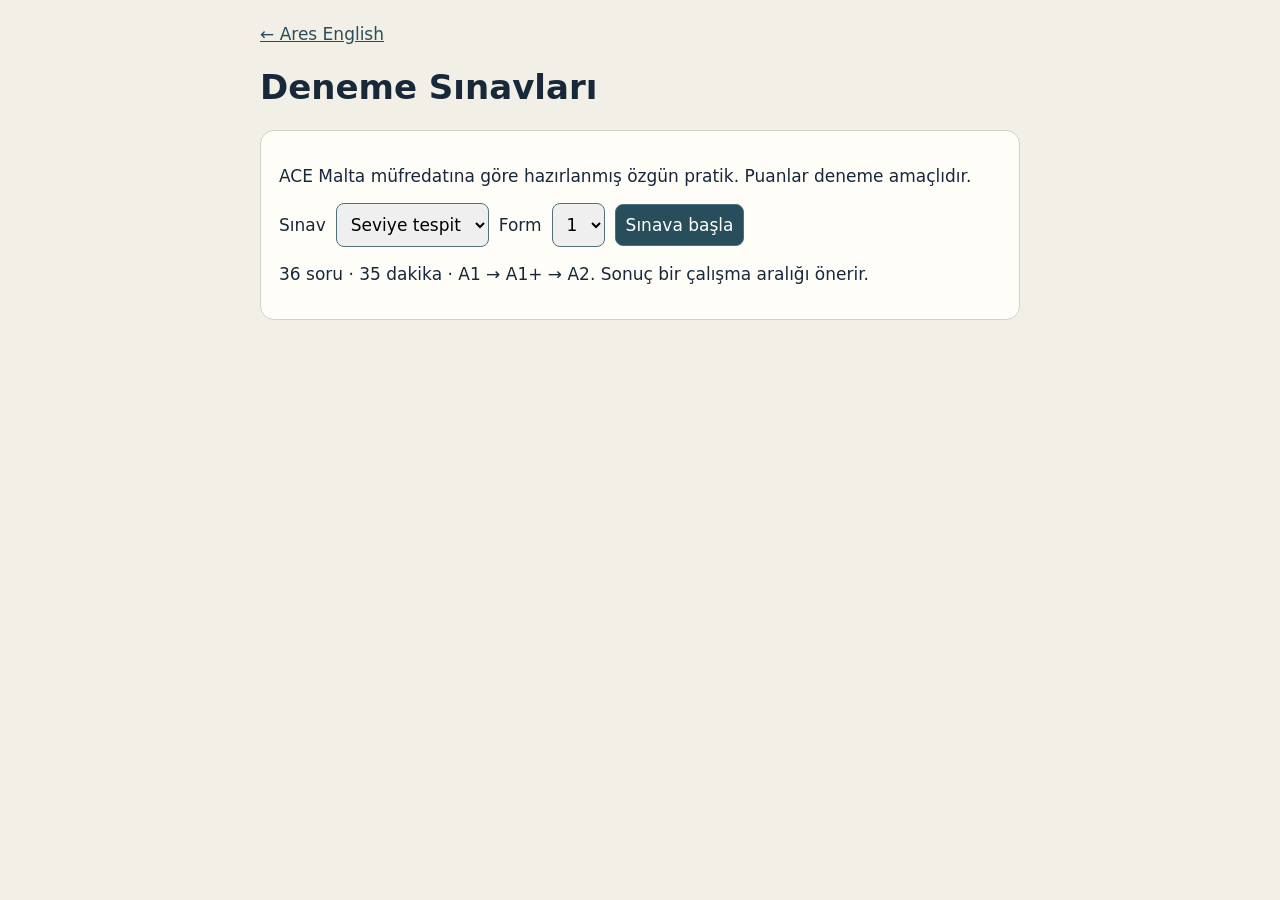
==== ace-exams.html @ 601be84b "Add files via upload" ====
<!doctype html><html lang="tr"><meta charset="utf-8"><meta name="viewport" content="width=device-width,initial-scale=1"><title>Ares · Deneme Sınavları</title>
<style>
body{font:17px system-ui;background:#f2efe6;color:#17283a;margin:0}main{max-width:760px;margin:auto;padding:24px}section,fieldset{background:#fffdf8;border:1px solid #d5d0c2;border-radius:14px;padding:18px;margin:16px 0}button,select,textarea{font:inherit;padding:10px;border:1px solid #50717b;border-radius:8px}button{background:#294e5b;color:white;cursor:pointer}button:disabled{opacity:.45}label.option{display:block;padding:9px;cursor:pointer}textarea{display:block;width:100%;box-sizing:border-box;margin-top:8px}a{color:#294e5b}.row{display:flex;align-items:center;gap:10px;flex-wrap:wrap}.tabs{display:flex;gap:5px;flex-wrap:wrap}.tabs button{padding:7px;min-width:40px}.tabs button.answered{background:#496a48}.tabs button[aria-current=true]{outline:3px solid #b76d30}#clock{font-variant-numeric:tabular-nums}.reading{padding:12px;background:#ede9dc;border-radius:6px}
</style><main><a href="./index.html">← Ares English</a><h1>Deneme Sınavları</h1>
<section id="setup"><p>ACE Malta müfredatına göre hazırlanmış özgün pratik. Puanlar deneme amaçlıdır.</p>
<div class="row"><label for="mode">Sınav</label><select id="mode"><option value="placement">Seviye tespit</option><option>A1</option><option>A1+</option><option>A2</option></select>
<label for="form">Form</label><select id="form"><option>1</option><option>2</option></select><button id="start">Sınava başla</button></div><p id="description"></p></section>
<section id="exam" hidden><div class="row"><strong id="progress"></strong><strong id="clock" role="timer"></strong></div><div id="question"></div><div class="row"><button id="prev">Geri</button><button id="next">İleri</button><button id="finish">Sınavı bitir</button></div><p class="tabs" id="jump" aria-label="Soru seç"></p></section>
<section id="results" hidden aria-live="polite"></section>
<script>
const bank = {"A1": [{"unit": 1, "stem": "I ___ from Türkiye.", "options": ["am", "is", "are", "be"], "reason": "I ile am kullanılır.", "level": "A1"}, {"unit": 1, "stem": "“What’s your job?” “I’m a ___.”", "options": ["teacher", "Turkish", "Tuesday", "twenty"], "reason": "Teacher bir meslek adıdır.", "level": "A1"}, {"unit": 2, "stem": "Leo and Mia are in a band. ___ band plays on Fridays.", "options": ["Their", "Our", "Her", "His"], "reason": "Their iki kişiye ait bir şeyi belirtir.", "level": "A1"}, {"unit": 2, "stem": "“___ are they from?” “Brazil.”", "options": ["Where", "Who", "When", "How old"], "reason": "Ülke veya yer sormak için where kullanılır.", "level": "A1"}, {"unit": 3, "stem": "My sister ___ got brown eyes.", "options": ["has", "have", "is", "are"], "reason": "My sister üçüncü tekil kişidir: has got.", "level": "A1"}, {"unit": 3, "stem": "Look at ___ shoes here next to me.", "options": ["these", "that", "this", "it"], "reason": "Yakındaki çoğul nesneler için these kullanılır.", "level": "A1"}, {"unit": 4, "stem": "Ella ___ work at eight every day.", "options": ["starts", "start", "starting", "is start"], "reason": "Present simple’da üçüncü tekil kişi -s alır.", "level": "A1"}, {"unit": 4, "stem": "Our class starts ___ half past nine.", "options": ["at", "on", "in", "from to"], "reason": "Saatten önce at kullanılır.", "level": "A1"}, {"unit": 5, "stem": "I need a ___ of water, please.", "options": ["bottle", "slice", "piece", "loaf"], "reason": "Su şişesi a bottle of water olur.", "level": "A1"}, {"unit": 5, "stem": "You are ready to order in a café. What do you say?", "options": ["Can I have a tea, please?", "Where is my ticket?", "What’s your address?", "How old are you?"], "reason": "Can I have…? sipariş vermek için kullanılır.", "level": "A1"}, {"unit": 6, "stem": "There ___ two chairs next to the window.", "options": ["are", "is", "be", "has"], "reason": "Çoğul isimden önce there are kullanılır.", "level": "A1"}, {"unit": 6, "stem": "I keep my milk in the ___.", "options": ["fridge", "sofa", "wardrobe", "mirror"], "reason": "Sütü soğuk tutan eşya fridge.", "level": "A1"}, {"unit": 7, "stem": "My brother can ___ very well.", "options": ["swim", "swims", "swimming", "to swim"], "reason": "Can’den sonra fiilin yalın hali gelir.", "level": "A1"}, {"unit": 7, "stem": "“Can you play the piano?” “Yes, ___.”", "options": ["I can", "I am", "I do", "I play"], "reason": "Can sorusunun kısa yanıtı Yes, I can.", "level": "A1"}, {"unit": 8, "stem": "Please be quiet. I ___ on the phone.", "options": ["am talking", "talked", "talk", "am talk"], "reason": "Şu anda süren iş için am talking.", "level": "A1"}, {"unit": 8, "stem": "Look! It ___ outside.", "options": ["’s raining", "rain", "rained", "is rain"], "reason": "Look, şu anda gerçekleşen bir duruma işaret ediyor.", "level": "A1"}, {"unit": 9, "stem": "We ___ at home yesterday evening.", "options": ["were", "are", "was", "be"], "reason": "We ile geçmiş zamanda were kullanılır.", "level": "A1"}, {"unit": 9, "stem": "I ___ my aunt last Sunday.", "options": ["visited", "visit", "visiting", "am visit"], "reason": "Last Sunday bitmiş bir zamanı belirtir.", "level": "A1"}, {"unit": 10, "stem": "When ___ the film start yesterday?", "options": ["did", "does", "was", "is"], "reason": "Past simple sorusunda did ve yalın fiil kullanılır.", "level": "A1"}, {"unit": 10, "stem": "They ___ the bus to work yesterday.", "options": ["took", "take", "takes", "taking"], "reason": "Take fiilinin geçmiş hali took.", "level": "A1"}, {"unit": 11, "stem": "“Let’s go to the cinema.” “___”", "options": ["Good idea.", "At my house.", "It’s seven.", "She’s my sister."], "reason": "Good idea bir öneriye olumlu yanıttır.", "level": "A1"}, {"unit": 11, "stem": "I like ___ to music at home.", "options": ["listening", "listen", "listens", "listened"], "reason": "Like + -ing genel bir beğeniyi anlatabilir.", "level": "A1"}, {"unit": 12, "stem": "We’re going to ___ our cousins this weekend.", "options": ["visit", "visited", "visits", "visiting"], "reason": "Be going to sonrasında yalın fiil gelir.", "level": "A1"}, {"unit": 12, "stem": "At the station, you buy a ___ before getting on the train.", "options": ["ticket", "menu", "pillow", "receipt for lunch"], "reason": "Trene binmek için ticket alınır.", "level": "A1"}], "A1+": [{"unit": 1, "stem": "“___ these your keys?” “No, they aren’t.”", "options": ["Are", "Is", "Do", "Am"], "reason": "These çoğuldur ve are ile kullanılır.", "level": "A1+"}, {"unit": 1, "stem": "There’s ___ umbrella in my hand luggage.", "options": ["an", "a", "some", "two"], "reason": "Umbrella ünlü sesle başladığı için an kullanılır.", "level": "A1+"}, {"unit": 2, "stem": "That’s ___ bag. She left it here.", "options": ["Emma’s", "Emma", "Emmas", "Emmas’"], "reason": "Tek bir kişinin sahipliği Emma’s ile gösterilir.", "level": "A1+"}, {"unit": 2, "stem": "My parents ___ got the same colour eyes.", "options": ["have", "has", "are", "is"], "reason": "My parents çoğuldur: have got.", "level": "A1+"}, {"unit": 3, "stem": "Maya ___ eats breakfast before work. She does it every day.", "options": ["always", "never", "rarely", "hardly ever"], "reason": "Every day ile always uyumludur.", "level": "A1+"}, {"unit": 3, "stem": "I don’t usually work ___ Sundays.", "options": ["on", "in", "at", "of"], "reason": "Günlerden önce on kullanılır.", "level": "A1+"}, {"unit": 4, "stem": "“What ___ your sister do?” “She’s a nurse.”", "options": ["does", "do", "is", "has"], "reason": "Meslek sormak için What does … do? kullanılır.", "level": "A1+"}, {"unit": 4, "stem": "I have an exam tomorrow, so I need to ___ tonight.", "options": ["study", "book", "check out", "catch the bus"], "reason": "Study sınava hazırlanmak anlamına gelir.", "level": "A1+"}, {"unit": 5, "stem": "The pharmacy is ___ the bank and the café.", "options": ["between", "behind", "into", "along"], "reason": "İki yerin arasında: between A and B.", "level": "A1+"}, {"unit": 5, "stem": "Is there ___ supermarket near the flat?", "options": ["a", "any of", "many", "an"], "reason": "Tekil, sayılabilen supermarket için a kullanılır.", "level": "A1+"}, {"unit": 6, "stem": "I ___ this film at the cinema last weekend.", "options": ["saw", "see", "seen", "am see"], "reason": "See fiilinin past simple hali saw.", "level": "A1+"}, {"unit": 6, "stem": "We want to hear live music. Let’s go to a ___.", "options": ["concert", "library", "pharmacy", "bank"], "reason": "Canlı müzik için concert uygun seçenektir.", "level": "A1+"}, {"unit": 7, "stem": "You can ___ the number 4 bus outside the station.", "options": ["catch", "drive to", "make", "ride on to"], "reason": "Catch the bus otobüse binmek veya yetişmek demektir.", "level": "A1+"}, {"unit": 7, "stem": "We missed our train, so we ___ a later one.", "options": ["took", "take", "taken", "taking"], "reason": "Missed geçmiş zamandadır, sonraki ana olay da took olur.", "level": "A1+"}, {"unit": 8, "stem": "There isn’t ___ milk in the fridge.", "options": ["any", "some", "a", "many"], "reason": "Olumsuz cümlede sayılamayan milk ile any kullanılır.", "level": "A1+"}, {"unit": 8, "stem": "How ___ apples do we need?", "options": ["many", "much", "any", "often"], "reason": "Sayılabilen çoğul apples için how many kullanılır.", "level": "A1+"}, {"unit": 9, "stem": "These shoes are too small. Have you got a ___ pair?", "options": ["larger", "largest", "more large", "large than"], "reason": "Mevcut çiftten daha büyük bir çift için larger.", "level": "A1+"}, {"unit": 9, "stem": "“Can I try this jacket ___?”", "options": ["on", "in", "up", "at"], "reason": "Try on kıyafeti denemek demektir.", "level": "A1+"}, {"unit": 10, "stem": "We walked ___ the bridge to the other side.", "options": ["across", "under", "behind", "above"], "reason": "Karşı tarafa geçmek için across.", "level": "A1+"}, {"unit": 10, "stem": "It’s cold and wet today, so wear a ___ jacket.", "options": ["waterproof", "noisy", "round", "wooden"], "reason": "Waterproof yağmur geçirmeyen anlamına gelir.", "level": "A1+"}, {"unit": 11, "stem": "You have a sore throat. You should ___ some water.", "options": ["drink", "drinks", "to drink", "drank"], "reason": "Should’dan sonra yalın fiil gelir.", "level": "A1+"}, {"unit": 11, "stem": "My ___ hurts, so I can’t write easily.", "options": ["hand", "ankle", "knee", "foot"], "reason": "Yazmayı doğrudan etkileyen vücut bölümü hand.", "level": "A1+"}, {"unit": 12, "stem": "I can’t talk now. I ___ dinner.", "options": ["am making", "make", "made", "am make"], "reason": "O anda devam eden iş present continuous ile anlatılır.", "level": "A1+"}, {"unit": 12, "stem": "I’m going to ___ my phone when I get home. The battery is at 2%.", "options": ["charge", "print", "repair the screen", "delete"], "reason": "Pil azaldığında charge my phone kullanılır.", "level": "A1+"}], "A2": [{"unit": 1, "stem": "How often ___ you see your old classmates?", "options": ["do", "are", "have", "does"], "reason": "Present simple’da you ile do kullanılır.", "level": "A2"}, {"unit": 1, "stem": "I don’t know ___ at this party.", "options": ["anyone", "no one", "somewhere", "every place"], "reason": "Olumsuz cümlede kişiler için anyone kullanılır.", "level": "A2"}, {"unit": 2, "stem": "I ___ for the bus when my colleague called.", "options": ["was waiting", "waited usually", "am waiting", "have waiting"], "reason": "Devam eden arka plan için past continuous.", "level": "A2"}, {"unit": 2, "stem": "This flat feels like home. I settled ___ quickly.", "options": ["in", "off", "on", "up"], "reason": "Settle in yeni bir yere alışmak demektir.", "level": "A2"}, {"unit": 3, "stem": "We’ve ___ at the hotel. Shall I call you after we unpack?", "options": ["just checked in", "checked in yesterday morning", "check in", "just checking in"], "reason": "Present perfect: have + past participle. Just yakın zamanı belirtir.", "level": "A2"}, {"unit": 3, "stem": "After breakfast, we checked ___ of the hotel and took a taxi.", "options": ["out", "in", "on", "away"], "reason": "Check out of a hotel otelden ayrılış işlemi yapmak demektir.", "level": "A2"}, {"unit": 4, "stem": "“Have you got plans for Friday?” “Yes, I ___ my cousins at seven.”", "options": ["’m meeting", "meet usually", "met", "have meet"], "reason": "Saat verilmiş kişisel düzenleme için present continuous uygundur.", "level": "A2"}, {"unit": 4, "stem": "It’s only a small gathering. Would you like to come ___ for dinner?", "options": ["over", "out of", "up to", "down on"], "reason": "Come over birinin evine uğramak demektir.", "level": "A2"}, {"unit": 5, "stem": "Staff ___ wear an ID badge. It’s a company rule.", "options": ["have to", "might", "don’t have to", "would rather"], "reason": "Have to dışarıdan gelen zorunluluğu belirtir.", "level": "A2"}, {"unit": 5, "stem": "I’m responsible ___ preparing the weekly report.", "options": ["for", "of", "to", "at"], "reason": "Responsible for + -ing.", "level": "A2"}, {"unit": 6, "stem": "“I feel tired all the time.” “You ___ go to bed earlier.”", "options": ["should", "would to", "mustn’t to", "could to"], "reason": "Should ile tavsiye verilir.", "level": "A2"}, {"unit": 6, "stem": "I go cycling twice a week to ___ fit.", "options": ["keep", "do", "stay in", "make"], "reason": "Keep fit doğal bir kalıptır.", "level": "A2"}, {"unit": 7, "stem": "My sister ___ live near the station, but now she lives abroad.", "options": ["used to", "is used to", "uses to", "would to"], "reason": "Used to artık geçerli olmayan geçmiş durumları anlatır.", "level": "A2"}, {"unit": 7, "stem": "Tom couldn’t work out the instructions. He looked ___.", "options": ["confused", "relaxed", "pleased", "cheerful"], "reason": "Talimatları anlayamadığında confused hissedebilir.", "level": "A2"}, {"unit": 8, "stem": "The children made the costumes by ___.", "options": ["themselves", "them", "their", "itself"], "reason": "Çoğul özne için reflexive pronoun themselves.", "level": "A2"}, {"unit": 8, "stem": "If the exhibition closes early, we ___ to the cinema instead.", "options": ["’ll go", "went", "’d go", "had gone"], "reason": "First conditional: if + present, will + verb.", "level": "A2"}, {"unit": 9, "stem": "If I ___ more free time, I’d take an art class.", "options": ["had", "have", "would have", "will have"], "reason": "Second conditional: if + past, would + verb.", "level": "A2"}, {"unit": 9, "stem": "The shop ___ repaired my camera is next to the post office.", "options": ["that", "where", "what", "whose"], "reason": "Relative clause içinde özne yerini that alır.", "level": "A2"}, {"unit": 10, "stem": "This laptop is just ___ fast as the more expensive one.", "options": ["as", "than", "more", "so much"], "reason": "Eşitlik için as + sıfat + as.", "level": "A2"}, {"unit": 10, "stem": "It’s an online form. You ___ print it.", "options": ["don’t need to", "must", "should have", "are needed"], "reason": "Don’t need to zorunluluk olmadığını söyler.", "level": "A2"}, {"unit": 11, "stem": "The local park ___ in 2018.", "options": ["was opened", "has opened in", "opening", "were opened"], "reason": "Tekil özne ve geçmiş passive: was + past participle.", "level": "A2"}, {"unit": 11, "stem": "It’s important ___ water when you go hiking.", "options": ["to carry", "carry", "carrying", "to carrying"], "reason": "It’s important + to-infinitive.", "level": "A2"}, {"unit": 12, "stem": "By the time I switched on the TV, the match ___.", "options": ["had already started", "has already started", "will start", "was start"], "reason": "Daha önce olan geçmiş olay için past perfect.", "level": "A2"}, {"unit": 12, "stem": "“I’m working from home today,” Leyla said. Leyla said she ___ from home that day.", "options": ["was working", "is work", "has worked", "will be working"], "reason": "Reported speech’te am working → was working.", "level": "A2"}]};
const topics = {"A1": ["Nice To Meet You!", "Our Music, Our World", "My Life", "Time", "Time For A Break", "A Place To Live", "Skills", "The Here And Now", "Looking Back", "It’S History", "Having Fun", "Going Away"], "A1+": ["Arrivals", "People", "Days", "Work And Education", "Places", "That’S Entertainment", "Travel And Transport", "Food And Drink", "Shopping", "The Great Outdoors", "The Body", "Modern Lives"], "A2": ["Relationships", "Living", "Travel", "Socialising", "Work", "Health", "Mind", "Art", "Money", "Science And Technology", "Natural World", "Media"]};
const passages = {
 A1:['Hi, I’m Ava. I work at a hotel. I start at eight on Monday, and I take the bus to work.','How does Ava go to work?','By bus|By train|By car|On foot','Hi Sam. The bookshop is closed today. Let’s meet at the café at three instead.','Where will they meet?','At the café|At the bookshop|At the hotel|At the station'],
 'A1+':['The town pool opens at ten on Saturday. A ticket costs six pounds for adults, but children under eight can swim free.','Who can swim without paying?','Children under eight|All children|Adults|Everyone after ten','Hi Eva. I’m at the market. We already have bread and cheese, so I’ll only buy some tomatoes.','What will the speaker buy?','Tomatoes|Cheese|Bread|Bread and cheese'],
 A2:['Mila booked a hotel near the station because she had an early train. The hotel offered a free breakfast, but it didn’t start until seven, twenty minutes after her train left.','Why couldn’t Mila have breakfast at the hotel?','Her train left before breakfast started.|Breakfast wasn’t included.|She booked the wrong hotel.|The station was too far away.','Hello, this is the gallery. Your Sunday tour will now begin at eleven instead of ten. Please keep your original ticket. You don’t need to download a new one.','What should the listener do?','Keep the original ticket.|Book a new tour.|Arrive at ten for the tour.|Download a different ticket.']
};
const byId = id => document.getElementById(id);
let items=[], answers=[], position=0, deadline=0, timer=0, writing='';
function shuffle(values){
 const out=[...values];
 for(let i=out.length-1;i>0;i--){const j=Math.floor(Math.random()*(i+1));[out[i],out[j]]=[out[j],out[i]];}
 return out;
}
function addSkills(level,form){
 const p=passages[level], keys=form===0?p:[
  'The library closes at four today. You can return books after four using the box by the door.',
  'How can you return a book after four?', 'Use the box outside|Wait for the librarian|Go to the café|Leave it on a desk',
  'Hi Jo. I’ve moved our meeting from the station to the bus stop by the park. The time is still two.',
  'What changed?', 'The meeting place|The meeting time|The day|The person coming'
 ];
 return [0,3].map((i)=>({
  level, unit: level==='A2'?3:level==='A1+'?7:12, stem:keys[i+1],
  options:keys[i+2].split('|'), script:keys[i], type:i===0?'Reading':'Listening',
  reason:'Metindeki ilgili bilgi: '+keys[i+2].split('|')[0]+'.'
 }));
}
function describe(){
 byId('description').textContent=byId('mode').value==='placement'
 ? '36 soru · 35 dakika · A1 → A1+ → A2. Sonuç bir çalışma aralığı önerir.'
 : '14 soru · 20 dakika · Dil kullanımı, okuma ve dinleme. Sonuçta isteğe bağlı yazma ve konuşma görevi var.';
}
byId('mode').onchange=describe;describe();
byId('start').onclick=()=>{
 const form=Number(byId('form').value)-1;
 const level=byId('mode').value;
 const levels=level==='placement'?['A1','A1+','A2']:[level];
 items=levels.flatMap(l=>{
  const selected=bank[l].filter((_,i)=>i%2===form);
  return level==='placement'?selected:[...selected,...addSkills(l,form)];
 }).map(q=>({...q,correct:q.options[0],options:shuffle(q.options)}));
 answers=items.map(()=>null);position=0;writing='';deadline=Date.now()+(level==='placement'?35:20)*60000;
 byId('setup').hidden=true;byId('results').hidden=true;byId('exam').hidden=false;
 clearInterval(timer);timer=setInterval(tick,250);tick();render();
};
function tick(){
 const left=Math.max(0,Math.ceil((deadline-Date.now())/1000));
 byId('clock').textContent=Math.floor(left/60)+':'+String(left%60).padStart(2,'0');
 if(left===0) finish();
}
function node(tag,text,parent){
 const el=document.createElement(tag);el.textContent=text;parent.append(el);return el;
}
function render(){
 const q=items[position], box=byId('question');
 box.replaceChildren();byId('progress').textContent=(position+1)+' / '+items.length+' · '+q.level+' · '+(q.type||'Use of English');
 if(q.type==='Reading')node('p',q.script,box).className='reading';
 if(q.type==='Listening'){
  const play=node('button','Dinle',box);
  play.onclick=()=>{
   if(!('speechSynthesis' in window)){play.textContent='Bu tarayıcıda ses desteği yok';return;}
   speechSynthesis.cancel();
   const u=new SpeechSynthesisUtterance(q.script);u.lang='en-GB';u.rate=.87;speechSynthesis.speak(u);
  };
 }
 const f=node('fieldset','',box);node('legend',q.stem,f);
 q.options.forEach(o=>{
  const l=node('label','',f);l.className='option';
  const input=document.createElement('input');input.type='radio';input.name='answer';input.checked=answers[position]===o;
  input.onchange=()=>{answers[position]=o;renderJump();};
  l.append(input,document.createTextNode(' '+o));
 });
 byId('prev').disabled=position===0;byId('next').disabled=position===items.length-1;renderJump();
}
function renderJump(){
 const box=byId('jump');box.replaceChildren();
 items.forEach((_,i)=>{
  const b=node('button',String(i+1),box);
  if(answers[i]!==null)b.className='answered';
  b.setAttribute('aria-current',String(i===position));
  b.onclick=()=>{position=i;render();};
 });
}
byId('prev').onclick=()=>{position--;render();};
byId('next').onclick=()=>{position++;render();};
byId('finish').onclick=()=>{
 const missing=answers.filter(a=>a===null).length;
 if(confirm(missing?missing+' soru boş. Sınavı bitir?':'Sınavı bitir?'))finish();
};
function finish(){
 clearInterval(timer);
 if('speechSynthesis' in window)speechSynthesis.cancel();
 const box=byId('results');box.replaceChildren();
 byId('exam').hidden=true;box.hidden=false;
 const tally={};let total=0;
 items.forEach((q,i)=>{
  const t=tally[q.level]??={right:0,count:0};t.count++;
  if(q.correct===answers[i]){t.right++;total++;}
 });
 node('h2',total+' / '+items.length+' doğru · %'+Math.round(100*total/items.length),box);
 const placement=byId('mode').value==='placement';
 let recommendation='A1 temellerini tekrar et';
 for(const [level,t] of Object.entries(tally)){
  node('p',level+' · '+t.right+'/'+t.count,box);
  if(placement && t.right/t.count<.75)break;
  recommendation=level==='A2'?'A2 konularında güçlü sonuç':level+' konularında güçlü sonuç';
 }
 if(placement){
  for(const [level,t] of Object.entries(tally)){
   if(!Array.from(box.querySelectorAll('p')).some(p=>p.textContent.startsWith(level+' ·')))node('p',level+' · '+t.right+'/'+t.count,box);
  }
  node('p','Çalışma önerisi: '+recommendation+'. Bu tarama B1 düzeyini ölçmez.',box);
 } else {
  node('p',total/items.length>=.75?'Bu denemede %75 çalışma hedefini geçtin.':'Bu denemede %75 çalışma hedefinin altında kaldın.',box);
 }
 const review=node('details','',box);node('summary','Yanlışlar ve boşlar',review);
 items.forEach((q,i)=>{
  if(q.correct===answers[i])return;
  const entry=node('section','',review);
  node('strong',(i+1)+'. '+q.stem,entry);
  node('p','Senin cevabın: '+(answers[i]||'Boş')+' · Doğru: '+q.correct,entry);
  node('p',q.reason,entry);
  node('p',(q.level==='A2'?'Language Hub':'Müfredat')+' · '+q.level+' Ünite '+q.unit+' — '+topics[q.level][q.unit-1],entry);
 });
 if(total===items.length)node('p','Yanlış veya boş cevap yok.',review);
 if(!placement){
  const level=byId('mode').value;
  const prompts={A1:['Bir arkadaşına kendini ve günlük rutinini 4–5 cümleyle tanıt.','Kendini tanıt ve hafta sonu planını söyle.'], 'A1+':['Bir arkadaşına hafta sonu gezini anlatan kısa bir e-posta yaz.','Bir şehir gezisini anlat ve bir ulaşım önerisi yap.'], A2:['Bir arkadaşına 50–100 kelimelik gezi tavsiyesi e-postası yaz. Yer, ulaşım ve görülecek şeylerden bahset.','Karşılaştırarak konuş: Seyahatte tablet mi dizüstü bilgisayar mı? Bir öneri ve iki gerekçe ver.']};
  node('h3','Yazma ve konuşma pratiği',box);
  node('p','Yazma · '+prompts[level][0],box);
  const draft=node('textarea','',box);draft.rows=5;draft.setAttribute('aria-label','Yazma taslağı');draft.value=writing;draft.oninput=()=>{writing=draft.value;};
  node('p','Konuşma · '+prompts[level][1],box);
  node('p','Öz kontrol: Görevin bütün noktalarına değindin mi? Zamanlar tutarlı mı? En az bir ayrıntı veya gerekçe verdin mi?',box);
 }
 const again=node('button','Başka deneme seç',box);again.onclick=()=>{box.hidden=true;byId('setup').hidden=false;window.scrollTo(0,0);};
 window.scrollTo(0,0);
}
</script></main></html>
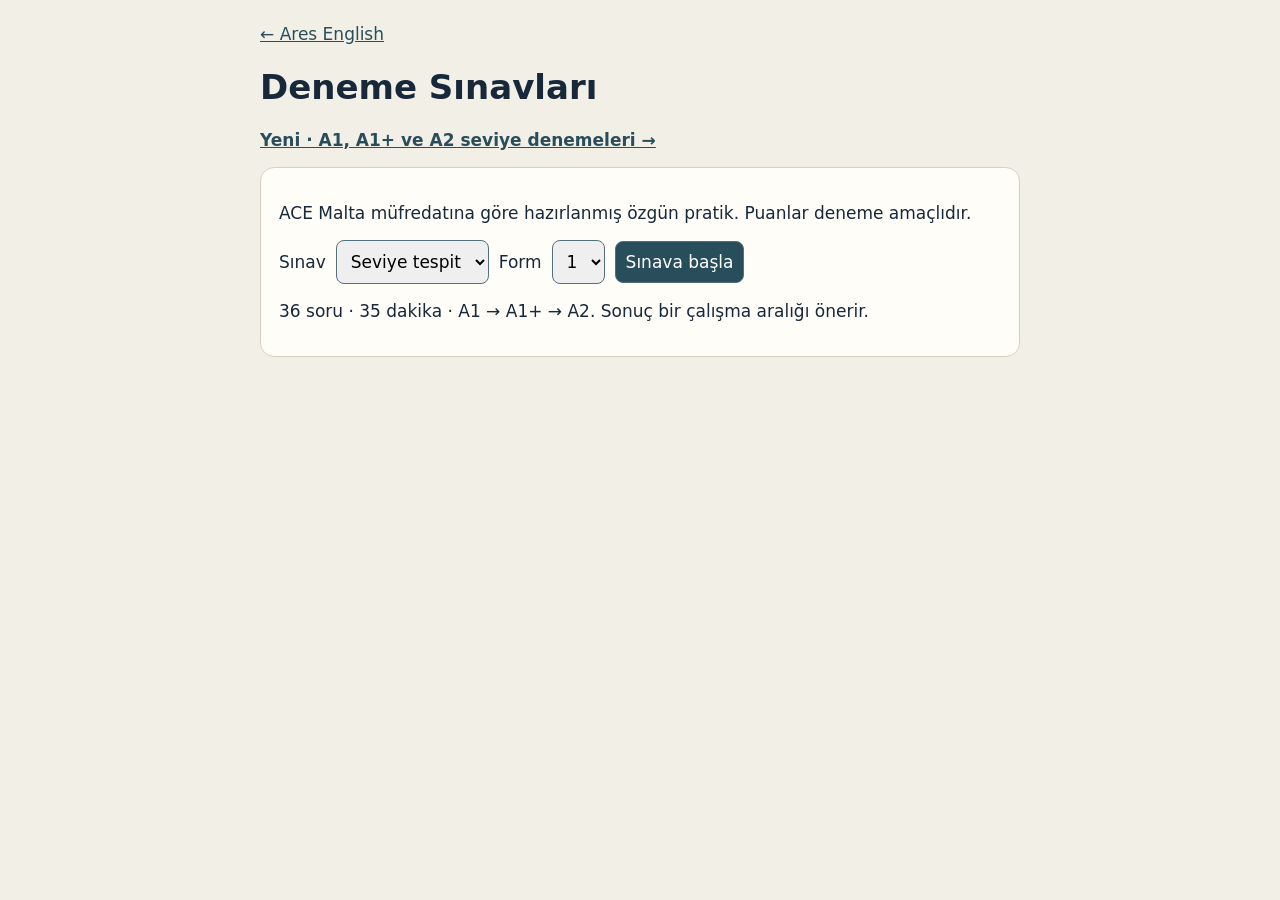
==== commit b3755d93: "Add files via upload" ====
--- a/ace-exams.html
+++ b/ace-exams.html
@@ -1,7 +1,7 @@
 <!doctype html><html lang="tr"><meta charset="utf-8"><meta name="viewport" content="width=device-width,initial-scale=1"><title>Ares · Deneme Sınavları</title>
 <style>
 body{font:17px system-ui;background:#f2efe6;color:#17283a;margin:0}main{max-width:760px;margin:auto;padding:24px}section,fieldset{background:#fffdf8;border:1px solid #d5d0c2;border-radius:14px;padding:18px;margin:16px 0}button,select,textarea{font:inherit;padding:10px;border:1px solid #50717b;border-radius:8px}button{background:#294e5b;color:white;cursor:pointer}button:disabled{opacity:.45}label.option{display:block;padding:9px;cursor:pointer}textarea{display:block;width:100%;box-sizing:border-box;margin-top:8px}a{color:#294e5b}.row{display:flex;align-items:center;gap:10px;flex-wrap:wrap}.tabs{display:flex;gap:5px;flex-wrap:wrap}.tabs button{padding:7px;min-width:40px}.tabs button.answered{background:#496a48}.tabs button[aria-current=true]{outline:3px solid #b76d30}#clock{font-variant-numeric:tabular-nums}.reading{padding:12px;background:#ede9dc;border-radius:6px}
-</style><main><a href="./index.html">← Ares English</a><h1>Deneme Sınavları</h1>
+</style><main><a href="./index.html">← Ares English</a><h1>Deneme Sınavları</h1><p><a href="./ace-level-exams.html"><strong>Yeni · A1, A1+ ve A2 seviye denemeleri →</strong></a></p>
 <section id="setup"><p>ACE Malta müfredatına göre hazırlanmış özgün pratik. Puanlar deneme amaçlıdır.</p>
 <div class="row"><label for="mode">Sınav</label><select id="mode"><option value="placement">Seviye tespit</option><option>A1</option><option>A1+</option><option>A2</option></select>
 <label for="form">Form</label><select id="form"><option>1</option><option>2</option></select><button id="start">Sınava başla</button></div><p id="description"></p></section>
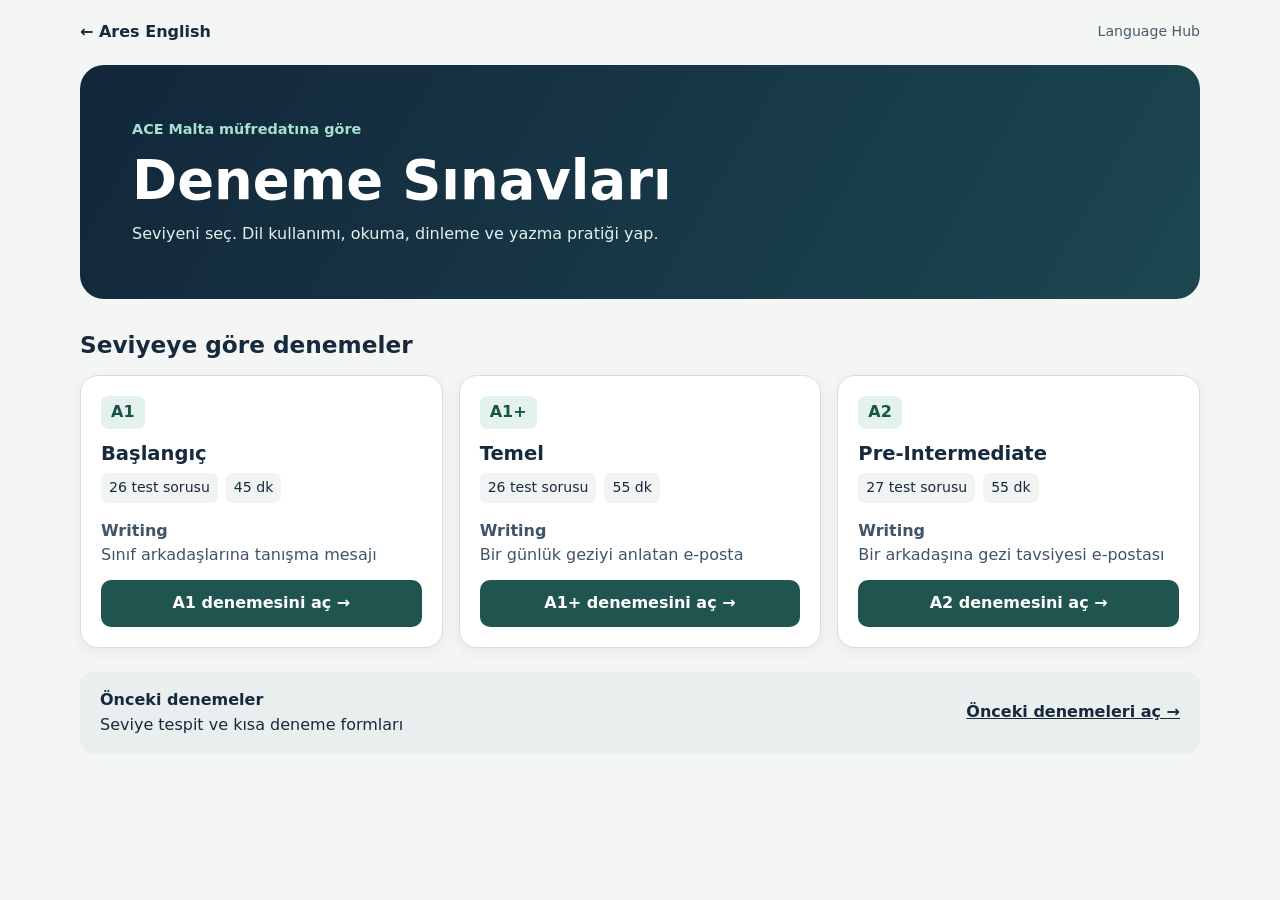
==== commit 255537fd: "Add files via upload" ====
--- a/ace-exams.html
+++ b/ace-exams.html
@@ -1,148 +1,12 @@
-<!doctype html><html lang="tr"><meta charset="utf-8"><meta name="viewport" content="width=device-width,initial-scale=1"><title>Ares · Deneme Sınavları</title>
-<style>
-body{font:17px system-ui;background:#f2efe6;color:#17283a;margin:0}main{max-width:760px;margin:auto;padding:24px}section,fieldset{background:#fffdf8;border:1px solid #d5d0c2;border-radius:14px;padding:18px;margin:16px 0}button,select,textarea{font:inherit;padding:10px;border:1px solid #50717b;border-radius:8px}button{background:#294e5b;color:white;cursor:pointer}button:disabled{opacity:.45}label.option{display:block;padding:9px;cursor:pointer}textarea{display:block;width:100%;box-sizing:border-box;margin-top:8px}a{color:#294e5b}.row{display:flex;align-items:center;gap:10px;flex-wrap:wrap}.tabs{display:flex;gap:5px;flex-wrap:wrap}.tabs button{padding:7px;min-width:40px}.tabs button.answered{background:#496a48}.tabs button[aria-current=true]{outline:3px solid #b76d30}#clock{font-variant-numeric:tabular-nums}.reading{padding:12px;background:#ede9dc;border-radius:6px}
-</style><main><a href="./index.html">← Ares English</a><h1>Deneme Sınavları</h1><p><a href="./ace-level-exams.html"><strong>Yeni · A1, A1+ ve A2 seviye denemeleri →</strong></a></p>
-<section id="setup"><p>ACE Malta müfredatına göre hazırlanmış özgün pratik. Puanlar deneme amaçlıdır.</p>
-<div class="row"><label for="mode">Sınav</label><select id="mode"><option value="placement">Seviye tespit</option><option>A1</option><option>A1+</option><option>A2</option></select>
-<label for="form">Form</label><select id="form"><option>1</option><option>2</option></select><button id="start">Sınava başla</button></div><p id="description"></p></section>
-<section id="exam" hidden><div class="row"><strong id="progress"></strong><strong id="clock" role="timer"></strong></div><div id="question"></div><div class="row"><button id="prev">Geri</button><button id="next">İleri</button><button id="finish">Sınavı bitir</button></div><p class="tabs" id="jump" aria-label="Soru seç"></p></section>
-<section id="results" hidden aria-live="polite"></section>
-<script>
-const bank = {"A1": [{"unit": 1, "stem": "I ___ from Türkiye.", "options": ["am", "is", "are", "be"], "reason": "I ile am kullanılır.", "level": "A1"}, {"unit": 1, "stem": "“What’s your job?” “I’m a ___.”", "options": ["teacher", "Turkish", "Tuesday", "twenty"], "reason": "Teacher bir meslek adıdır.", "level": "A1"}, {"unit": 2, "stem": "Leo and Mia are in a band. ___ band plays on Fridays.", "options": ["Their", "Our", "Her", "His"], "reason": "Their iki kişiye ait bir şeyi belirtir.", "level": "A1"}, {"unit": 2, "stem": "“___ are they from?” “Brazil.”", "options": ["Where", "Who", "When", "How old"], "reason": "Ülke veya yer sormak için where kullanılır.", "level": "A1"}, {"unit": 3, "stem": "My sister ___ got brown eyes.", "options": ["has", "have", "is", "are"], "reason": "My sister üçüncü tekil kişidir: has got.", "level": "A1"}, {"unit": 3, "stem": "Look at ___ shoes here next to me.", "options": ["these", "that", "this", "it"], "reason": "Yakındaki çoğul nesneler için these kullanılır.", "level": "A1"}, {"unit": 4, "stem": "Ella ___ work at eight every day.", "options": ["starts", "start", "starting", "is start"], "reason": "Present simple’da üçüncü tekil kişi -s alır.", "level": "A1"}, {"unit": 4, "stem": "Our class starts ___ half past nine.", "options": ["at", "on", "in", "from to"], "reason": "Saatten önce at kullanılır.", "level": "A1"}, {"unit": 5, "stem": "I need a ___ of water, please.", "options": ["bottle", "slice", "piece", "loaf"], "reason": "Su şişesi a bottle of water olur.", "level": "A1"}, {"unit": 5, "stem": "You are ready to order in a café. What do you say?", "options": ["Can I have a tea, please?", "Where is my ticket?", "What’s your address?", "How old are you?"], "reason": "Can I have…? sipariş vermek için kullanılır.", "level": "A1"}, {"unit": 6, "stem": "There ___ two chairs next to the window.", "options": ["are", "is", "be", "has"], "reason": "Çoğul isimden önce there are kullanılır.", "level": "A1"}, {"unit": 6, "stem": "I keep my milk in the ___.", "options": ["fridge", "sofa", "wardrobe", "mirror"], "reason": "Sütü soğuk tutan eşya fridge.", "level": "A1"}, {"unit": 7, "stem": "My brother can ___ very well.", "options": ["swim", "swims", "swimming", "to swim"], "reason": "Can’den sonra fiilin yalın hali gelir.", "level": "A1"}, {"unit": 7, "stem": "“Can you play the piano?” “Yes, ___.”", "options": ["I can", "I am", "I do", "I play"], "reason": "Can sorusunun kısa yanıtı Yes, I can.", "level": "A1"}, {"unit": 8, "stem": "Please be quiet. I ___ on the phone.", "options": ["am talking", "talked", "talk", "am talk"], "reason": "Şu anda süren iş için am talking.", "level": "A1"}, {"unit": 8, "stem": "Look! It ___ outside.", "options": ["’s raining", "rain", "rained", "is rain"], "reason": "Look, şu anda gerçekleşen bir duruma işaret ediyor.", "level": "A1"}, {"unit": 9, "stem": "We ___ at home yesterday evening.", "options": ["were", "are", "was", "be"], "reason": "We ile geçmiş zamanda were kullanılır.", "level": "A1"}, {"unit": 9, "stem": "I ___ my aunt last Sunday.", "options": ["visited", "visit", "visiting", "am visit"], "reason": "Last Sunday bitmiş bir zamanı belirtir.", "level": "A1"}, {"unit": 10, "stem": "When ___ the film start yesterday?", "options": ["did", "does", "was", "is"], "reason": "Past simple sorusunda did ve yalın fiil kullanılır.", "level": "A1"}, {"unit": 10, "stem": "They ___ the bus to work yesterday.", "options": ["took", "take", "takes", "taking"], "reason": "Take fiilinin geçmiş hali took.", "level": "A1"}, {"unit": 11, "stem": "“Let’s go to the cinema.” “___”", "options": ["Good idea.", "At my house.", "It’s seven.", "She’s my sister."], "reason": "Good idea bir öneriye olumlu yanıttır.", "level": "A1"}, {"unit": 11, "stem": "I like ___ to music at home.", "options": ["listening", "listen", "listens", "listened"], "reason": "Like + -ing genel bir beğeniyi anlatabilir.", "level": "A1"}, {"unit": 12, "stem": "We’re going to ___ our cousins this weekend.", "options": ["visit", "visited", "visits", "visiting"], "reason": "Be going to sonrasında yalın fiil gelir.", "level": "A1"}, {"unit": 12, "stem": "At the station, you buy a ___ before getting on the train.", "options": ["ticket", "menu", "pillow", "receipt for lunch"], "reason": "Trene binmek için ticket alınır.", "level": "A1"}], "A1+": [{"unit": 1, "stem": "“___ these your keys?” “No, they aren’t.”", "options": ["Are", "Is", "Do", "Am"], "reason": "These çoğuldur ve are ile kullanılır.", "level": "A1+"}, {"unit": 1, "stem": "There’s ___ umbrella in my hand luggage.", "options": ["an", "a", "some", "two"], "reason": "Umbrella ünlü sesle başladığı için an kullanılır.", "level": "A1+"}, {"unit": 2, "stem": "That’s ___ bag. She left it here.", "options": ["Emma’s", "Emma", "Emmas", "Emmas’"], "reason": "Tek bir kişinin sahipliği Emma’s ile gösterilir.", "level": "A1+"}, {"unit": 2, "stem": "My parents ___ got the same colour eyes.", "options": ["have", "has", "are", "is"], "reason": "My parents çoğuldur: have got.", "level": "A1+"}, {"unit": 3, "stem": "Maya ___ eats breakfast before work. She does it every day.", "options": ["always", "never", "rarely", "hardly ever"], "reason": "Every day ile always uyumludur.", "level": "A1+"}, {"unit": 3, "stem": "I don’t usually work ___ Sundays.", "options": ["on", "in", "at", "of"], "reason": "Günlerden önce on kullanılır.", "level": "A1+"}, {"unit": 4, "stem": "“What ___ your sister do?” “She’s a nurse.”", "options": ["does", "do", "is", "has"], "reason": "Meslek sormak için What does … do? kullanılır.", "level": "A1+"}, {"unit": 4, "stem": "I have an exam tomorrow, so I need to ___ tonight.", "options": ["study", "book", "check out", "catch the bus"], "reason": "Study sınava hazırlanmak anlamına gelir.", "level": "A1+"}, {"unit": 5, "stem": "The pharmacy is ___ the bank and the café.", "options": ["between", "behind", "into", "along"], "reason": "İki yerin arasında: between A and B.", "level": "A1+"}, {"unit": 5, "stem": "Is there ___ supermarket near the flat?", "options": ["a", "any of", "many", "an"], "reason": "Tekil, sayılabilen supermarket için a kullanılır.", "level": "A1+"}, {"unit": 6, "stem": "I ___ this film at the cinema last weekend.", "options": ["saw", "see", "seen", "am see"], "reason": "See fiilinin past simple hali saw.", "level": "A1+"}, {"unit": 6, "stem": "We want to hear live music. Let’s go to a ___.", "options": ["concert", "library", "pharmacy", "bank"], "reason": "Canlı müzik için concert uygun seçenektir.", "level": "A1+"}, {"unit": 7, "stem": "You can ___ the number 4 bus outside the station.", "options": ["catch", "drive to", "make", "ride on to"], "reason": "Catch the bus otobüse binmek veya yetişmek demektir.", "level": "A1+"}, {"unit": 7, "stem": "We missed our train, so we ___ a later one.", "options": ["took", "take", "taken", "taking"], "reason": "Missed geçmiş zamandadır, sonraki ana olay da took olur.", "level": "A1+"}, {"unit": 8, "stem": "There isn’t ___ milk in the fridge.", "options": ["any", "some", "a", "many"], "reason": "Olumsuz cümlede sayılamayan milk ile any kullanılır.", "level": "A1+"}, {"unit": 8, "stem": "How ___ apples do we need?", "options": ["many", "much", "any", "often"], "reason": "Sayılabilen çoğul apples için how many kullanılır.", "level": "A1+"}, {"unit": 9, "stem": "These shoes are too small. Have you got a ___ pair?", "options": ["larger", "largest", "more large", "large than"], "reason": "Mevcut çiftten daha büyük bir çift için larger.", "level": "A1+"}, {"unit": 9, "stem": "“Can I try this jacket ___?”", "options": ["on", "in", "up", "at"], "reason": "Try on kıyafeti denemek demektir.", "level": "A1+"}, {"unit": 10, "stem": "We walked ___ the bridge to the other side.", "options": ["across", "under", "behind", "above"], "reason": "Karşı tarafa geçmek için across.", "level": "A1+"}, {"unit": 10, "stem": "It’s cold and wet today, so wear a ___ jacket.", "options": ["waterproof", "noisy", "round", "wooden"], "reason": "Waterproof yağmur geçirmeyen anlamına gelir.", "level": "A1+"}, {"unit": 11, "stem": "You have a sore throat. You should ___ some water.", "options": ["drink", "drinks", "to drink", "drank"], "reason": "Should’dan sonra yalın fiil gelir.", "level": "A1+"}, {"unit": 11, "stem": "My ___ hurts, so I can’t write easily.", "options": ["hand", "ankle", "knee", "foot"], "reason": "Yazmayı doğrudan etkileyen vücut bölümü hand.", "level": "A1+"}, {"unit": 12, "stem": "I can’t talk now. I ___ dinner.", "options": ["am making", "make", "made", "am make"], "reason": "O anda devam eden iş present continuous ile anlatılır.", "level": "A1+"}, {"unit": 12, "stem": "I’m going to ___ my phone when I get home. The battery is at 2%.", "options": ["charge", "print", "repair the screen", "delete"], "reason": "Pil azaldığında charge my phone kullanılır.", "level": "A1+"}], "A2": [{"unit": 1, "stem": "How often ___ you see your old classmates?", "options": ["do", "are", "have", "does"], "reason": "Present simple’da you ile do kullanılır.", "level": "A2"}, {"unit": 1, "stem": "I don’t know ___ at this party.", "options": ["anyone", "no one", "somewhere", "every place"], "reason": "Olumsuz cümlede kişiler için anyone kullanılır.", "level": "A2"}, {"unit": 2, "stem": "I ___ for the bus when my colleague called.", "options": ["was waiting", "waited usually", "am waiting", "have waiting"], "reason": "Devam eden arka plan için past continuous.", "level": "A2"}, {"unit": 2, "stem": "This flat feels like home. I settled ___ quickly.", "options": ["in", "off", "on", "up"], "reason": "Settle in yeni bir yere alışmak demektir.", "level": "A2"}, {"unit": 3, "stem": "We’ve ___ at the hotel. Shall I call you after we unpack?", "options": ["just checked in", "checked in yesterday morning", "check in", "just checking in"], "reason": "Present perfect: have + past participle. Just yakın zamanı belirtir.", "level": "A2"}, {"unit": 3, "stem": "After breakfast, we checked ___ of the hotel and took a taxi.", "options": ["out", "in", "on", "away"], "reason": "Check out of a hotel otelden ayrılış işlemi yapmak demektir.", "level": "A2"}, {"unit": 4, "stem": "“Have you got plans for Friday?” “Yes, I ___ my cousins at seven.”", "options": ["’m meeting", "meet usually", "met", "have meet"], "reason": "Saat verilmiş kişisel düzenleme için present continuous uygundur.", "level": "A2"}, {"unit": 4, "stem": "It’s only a small gathering. Would you like to come ___ for dinner?", "options": ["over", "out of", "up to", "down on"], "reason": "Come over birinin evine uğramak demektir.", "level": "A2"}, {"unit": 5, "stem": "Staff ___ wear an ID badge. It’s a company rule.", "options": ["have to", "might", "don’t have to", "would rather"], "reason": "Have to dışarıdan gelen zorunluluğu belirtir.", "level": "A2"}, {"unit": 5, "stem": "I’m responsible ___ preparing the weekly report.", "options": ["for", "of", "to", "at"], "reason": "Responsible for + -ing.", "level": "A2"}, {"unit": 6, "stem": "“I feel tired all the time.” “You ___ go to bed earlier.”", "options": ["should", "would to", "mustn’t to", "could to"], "reason": "Should ile tavsiye verilir.", "level": "A2"}, {"unit": 6, "stem": "I go cycling twice a week to ___ fit.", "options": ["keep", "do", "stay in", "make"], "reason": "Keep fit doğal bir kalıptır.", "level": "A2"}, {"unit": 7, "stem": "My sister ___ live near the station, but now she lives abroad.", "options": ["used to", "is used to", "uses to", "would to"], "reason": "Used to artık geçerli olmayan geçmiş durumları anlatır.", "level": "A2"}, {"unit": 7, "stem": "Tom couldn’t work out the instructions. He looked ___.", "options": ["confused", "relaxed", "pleased", "cheerful"], "reason": "Talimatları anlayamadığında confused hissedebilir.", "level": "A2"}, {"unit": 8, "stem": "The children made the costumes by ___.", "options": ["themselves", "them", "their", "itself"], "reason": "Çoğul özne için reflexive pronoun themselves.", "level": "A2"}, {"unit": 8, "stem": "If the exhibition closes early, we ___ to the cinema instead.", "options": ["’ll go", "went", "’d go", "had gone"], "reason": "First conditional: if + present, will + verb.", "level": "A2"}, {"unit": 9, "stem": "If I ___ more free time, I’d take an art class.", "options": ["had", "have", "would have", "will have"], "reason": "Second conditional: if + past, would + verb.", "level": "A2"}, {"unit": 9, "stem": "The shop ___ repaired my camera is next to the post office.", "options": ["that", "where", "what", "whose"], "reason": "Relative clause içinde özne yerini that alır.", "level": "A2"}, {"unit": 10, "stem": "This laptop is just ___ fast as the more expensive one.", "options": ["as", "than", "more", "so much"], "reason": "Eşitlik için as + sıfat + as.", "level": "A2"}, {"unit": 10, "stem": "It’s an online form. You ___ print it.", "options": ["don’t need to", "must", "should have", "are needed"], "reason": "Don’t need to zorunluluk olmadığını söyler.", "level": "A2"}, {"unit": 11, "stem": "The local park ___ in 2018.", "options": ["was opened", "has opened in", "opening", "were opened"], "reason": "Tekil özne ve geçmiş passive: was + past participle.", "level": "A2"}, {"unit": 11, "stem": "It’s important ___ water when you go hiking.", "options": ["to carry", "carry", "carrying", "to carrying"], "reason": "It’s important + to-infinitive.", "level": "A2"}, {"unit": 12, "stem": "By the time I switched on the TV, the match ___.", "options": ["had already started", "has already started", "will start", "was start"], "reason": "Daha önce olan geçmiş olay için past perfect.", "level": "A2"}, {"unit": 12, "stem": "“I’m working from home today,” Leyla said. Leyla said she ___ from home that day.", "options": ["was working", "is work", "has worked", "will be working"], "reason": "Reported speech’te am working → was working.", "level": "A2"}]};
-const topics = {"A1": ["Nice To Meet You!", "Our Music, Our World", "My Life", "Time", "Time For A Break", "A Place To Live", "Skills", "The Here And Now", "Looking Back", "It’S History", "Having Fun", "Going Away"], "A1+": ["Arrivals", "People", "Days", "Work And Education", "Places", "That’S Entertainment", "Travel And Transport", "Food And Drink", "Shopping", "The Great Outdoors", "The Body", "Modern Lives"], "A2": ["Relationships", "Living", "Travel", "Socialising", "Work", "Health", "Mind", "Art", "Money", "Science And Technology", "Natural World", "Media"]};
-const passages = {
- A1:['Hi, I’m Ava. I work at a hotel. I start at eight on Monday, and I take the bus to work.','How does Ava go to work?','By bus|By train|By car|On foot','Hi Sam. The bookshop is closed today. Let’s meet at the café at three instead.','Where will they meet?','At the café|At the bookshop|At the hotel|At the station'],
- 'A1+':['The town pool opens at ten on Saturday. A ticket costs six pounds for adults, but children under eight can swim free.','Who can swim without paying?','Children under eight|All children|Adults|Everyone after ten','Hi Eva. I’m at the market. We already have bread and cheese, so I’ll only buy some tomatoes.','What will the speaker buy?','Tomatoes|Cheese|Bread|Bread and cheese'],
- A2:['Mila booked a hotel near the station because she had an early train. The hotel offered a free breakfast, but it didn’t start until seven, twenty minutes after her train left.','Why couldn’t Mila have breakfast at the hotel?','Her train left before breakfast started.|Breakfast wasn’t included.|She booked the wrong hotel.|The station was too far away.','Hello, this is the gallery. Your Sunday tour will now begin at eleven instead of ten. Please keep your original ticket. You don’t need to download a new one.','What should the listener do?','Keep the original ticket.|Book a new tour.|Arrive at ten for the tour.|Download a different ticket.']
-};
-const byId = id => document.getElementById(id);
-let items=[], answers=[], position=0, deadline=0, timer=0, writing='';
-function shuffle(values){
- const out=[...values];
- for(let i=out.length-1;i>0;i--){const j=Math.floor(Math.random()*(i+1));[out[i],out[j]]=[out[j],out[i]];}
- return out;
-}
-function addSkills(level,form){
- const p=passages[level], keys=form===0?p:[
-  'The library closes at four today. You can return books after four using the box by the door.',
-  'How can you return a book after four?', 'Use the box outside|Wait for the librarian|Go to the café|Leave it on a desk',
-  'Hi Jo. I’ve moved our meeting from the station to the bus stop by the park. The time is still two.',
-  'What changed?', 'The meeting place|The meeting time|The day|The person coming'
- ];
- return [0,3].map((i)=>({
-  level, unit: level==='A2'?3:level==='A1+'?7:12, stem:keys[i+1],
-  options:keys[i+2].split('|'), script:keys[i], type:i===0?'Reading':'Listening',
-  reason:'Metindeki ilgili bilgi: '+keys[i+2].split('|')[0]+'.'
- }));
-}
-function describe(){
- byId('description').textContent=byId('mode').value==='placement'
- ? '36 soru · 35 dakika · A1 → A1+ → A2. Sonuç bir çalışma aralığı önerir.'
- : '14 soru · 20 dakika · Dil kullanımı, okuma ve dinleme. Sonuçta isteğe bağlı yazma ve konuşma görevi var.';
-}
-byId('mode').onchange=describe;describe();
-byId('start').onclick=()=>{
- const form=Number(byId('form').value)-1;
- const level=byId('mode').value;
- const levels=level==='placement'?['A1','A1+','A2']:[level];
- items=levels.flatMap(l=>{
-  const selected=bank[l].filter((_,i)=>i%2===form);
-  return level==='placement'?selected:[...selected,...addSkills(l,form)];
- }).map(q=>({...q,correct:q.options[0],options:shuffle(q.options)}));
- answers=items.map(()=>null);position=0;writing='';deadline=Date.now()+(level==='placement'?35:20)*60000;
- byId('setup').hidden=true;byId('results').hidden=true;byId('exam').hidden=false;
- clearInterval(timer);timer=setInterval(tick,250);tick();render();
-};
-function tick(){
- const left=Math.max(0,Math.ceil((deadline-Date.now())/1000));
- byId('clock').textContent=Math.floor(left/60)+':'+String(left%60).padStart(2,'0');
- if(left===0) finish();
-}
-function node(tag,text,parent){
- const el=document.createElement(tag);el.textContent=text;parent.append(el);return el;
-}
-function render(){
- const q=items[position], box=byId('question');
- box.replaceChildren();byId('progress').textContent=(position+1)+' / '+items.length+' · '+q.level+' · '+(q.type||'Use of English');
- if(q.type==='Reading')node('p',q.script,box).className='reading';
- if(q.type==='Listening'){
-  const play=node('button','Dinle',box);
-  play.onclick=()=>{
-   if(!('speechSynthesis' in window)){play.textContent='Bu tarayıcıda ses desteği yok';return;}
-   speechSynthesis.cancel();
-   const u=new SpeechSynthesisUtterance(q.script);u.lang='en-GB';u.rate=.87;speechSynthesis.speak(u);
-  };
- }
- const f=node('fieldset','',box);node('legend',q.stem,f);
- q.options.forEach(o=>{
-  const l=node('label','',f);l.className='option';
-  const input=document.createElement('input');input.type='radio';input.name='answer';input.checked=answers[position]===o;
-  input.onchange=()=>{answers[position]=o;renderJump();};
-  l.append(input,document.createTextNode(' '+o));
- });
- byId('prev').disabled=position===0;byId('next').disabled=position===items.length-1;renderJump();
-}
-function renderJump(){
- const box=byId('jump');box.replaceChildren();
- items.forEach((_,i)=>{
-  const b=node('button',String(i+1),box);
-  if(answers[i]!==null)b.className='answered';
-  b.setAttribute('aria-current',String(i===position));
-  b.onclick=()=>{position=i;render();};
- });
-}
-byId('prev').onclick=()=>{position--;render();};
-byId('next').onclick=()=>{position++;render();};
-byId('finish').onclick=()=>{
- const missing=answers.filter(a=>a===null).length;
- if(confirm(missing?missing+' soru boş. Sınavı bitir?':'Sınavı bitir?'))finish();
-};
-function finish(){
- clearInterval(timer);
- if('speechSynthesis' in window)speechSynthesis.cancel();
- const box=byId('results');box.replaceChildren();
- byId('exam').hidden=true;box.hidden=false;
- const tally={};let total=0;
- items.forEach((q,i)=>{
-  const t=tally[q.level]??={right:0,count:0};t.count++;
-  if(q.correct===answers[i]){t.right++;total++;}
- });
- node('h2',total+' / '+items.length+' doğru · %'+Math.round(100*total/items.length),box);
- const placement=byId('mode').value==='placement';
- let recommendation='A1 temellerini tekrar et';
- for(const [level,t] of Object.entries(tally)){
-  node('p',level+' · '+t.right+'/'+t.count,box);
-  if(placement && t.right/t.count<.75)break;
-  recommendation=level==='A2'?'A2 konularında güçlü sonuç':level+' konularında güçlü sonuç';
- }
- if(placement){
-  for(const [level,t] of Object.entries(tally)){
-   if(!Array.from(box.querySelectorAll('p')).some(p=>p.textContent.startsWith(level+' ·')))node('p',level+' · '+t.right+'/'+t.count,box);
-  }
-  node('p','Çalışma önerisi: '+recommendation+'. Bu tarama B1 düzeyini ölçmez.',box);
- } else {
-  node('p',total/items.length>=.75?'Bu denemede %75 çalışma hedefini geçtin.':'Bu denemede %75 çalışma hedefinin altında kaldın.',box);
- }
- const review=node('details','',box);node('summary','Yanlışlar ve boşlar',review);
- items.forEach((q,i)=>{
-  if(q.correct===answers[i])return;
-  const entry=node('section','',review);
-  node('strong',(i+1)+'. '+q.stem,entry);
-  node('p','Senin cevabın: '+(answers[i]||'Boş')+' · Doğru: '+q.correct,entry);
-  node('p',q.reason,entry);
-  node('p',(q.level==='A2'?'Language Hub':'Müfredat')+' · '+q.level+' Ünite '+q.unit+' — '+topics[q.level][q.unit-1],entry);
- });
- if(total===items.length)node('p','Yanlış veya boş cevap yok.',review);
- if(!placement){
-  const level=byId('mode').value;
-  const prompts={A1:['Bir arkadaşına kendini ve günlük rutinini 4–5 cümleyle tanıt.','Kendini tanıt ve hafta sonu planını söyle.'], 'A1+':['Bir arkadaşına hafta sonu gezini anlatan kısa bir e-posta yaz.','Bir şehir gezisini anlat ve bir ulaşım önerisi yap.'], A2:['Bir arkadaşına 50–100 kelimelik gezi tavsiyesi e-postası yaz. Yer, ulaşım ve görülecek şeylerden bahset.','Karşılaştırarak konuş: Seyahatte tablet mi dizüstü bilgisayar mı? Bir öneri ve iki gerekçe ver.']};
-  node('h3','Yazma ve konuşma pratiği',box);
-  node('p','Yazma · '+prompts[level][0],box);
-  const draft=node('textarea','',box);draft.rows=5;draft.setAttribute('aria-label','Yazma taslağı');draft.value=writing;draft.oninput=()=>{writing=draft.value;};
-  node('p','Konuşma · '+prompts[level][1],box);
-  node('p','Öz kontrol: Görevin bütün noktalarına değindin mi? Zamanlar tutarlı mı? En az bir ayrıntı veya gerekçe verdin mi?',box);
- }
- const again=node('button','Başka deneme seç',box);again.onclick=()=>{box.hidden=true;byId('setup').hidden=false;window.scrollTo(0,0);};
- window.scrollTo(0,0);
-}
-</script></main></html>
+<!doctype html><html lang="tr"><head><meta charset="utf-8"><meta name="viewport" content="width=device-width,initial-scale=1"><title>Deneme Sınavları · Ares English</title><style>
+*{box-sizing:border-box}body{margin:0;background:#f4f6f5;color:#162a3c;font:16px/1.55 system-ui,sans-serif}main{width:min(1120px,100% - 36px);margin:0 auto;padding-bottom:48px}a{color:inherit}a:focus-visible,button:focus-visible{outline:3px solid #bc682c;outline-offset:4px}
+.top{display:flex;align-items:center;justify-content:space-between;gap:12px;padding:20px 0}.top a{text-decoration:none;font-weight:700}.top span{font-size:.88rem;color:#495b6b}
+.hero{background:linear-gradient(120deg,#12263a,#1c4751);color:#fff;padding:clamp(22px,5vw,52px);border-radius:24px}.hero h1{font-size:clamp(2rem,5vw,3.4rem);line-height:1.08;margin:.2em 0}.hero p{margin:.5em 0 0;color:#e4f0ee}.kicker{color:#a6e1d1;font-size:.9rem;font-weight:750}
+h2{font-size:1.45rem;margin:28px 0 12px}.grid{display:grid;grid-template-columns:repeat(3,minmax(0,1fr));gap:16px}.card{display:flex;flex-direction:column;padding:20px;background:#fff;border:1px solid #d6e0de;border-radius:18px;box-shadow:0 4px 14px #182f4210}.card h3{font-size:1.22rem;margin:10px 0 4px}.card p{margin:4px 0 12px;color:#405468}.level{align-self:flex-start;background:#e4f2ed;color:#175347;padding:4px 10px;border-radius:8px;font-weight:800}.facts{display:flex;gap:8px;flex-wrap:wrap;margin-bottom:12px}.facts span{background:#f0f4f3;border-radius:7px;padding:4px 8px;font-size:.88rem}.cta{display:block;text-align:center;margin-top:auto;padding:11px;border-radius:10px;background:#20554f;color:#fff;text-decoration:none;font-weight:750}.cta:hover{background:#153e39}.archive{display:flex;align-items:center;justify-content:space-between;gap:14px;margin-top:24px;padding:16px 20px;background:#e9efee;border-radius:14px}.archive p{margin:0}.archive a{font-weight:750}
+@media(max-width:740px){.grid{grid-template-columns:1fr}.archive{align-items:flex-start;flex-direction:column}}
+</style></head><body><main>
+<nav class="top" aria-label="Ana gezinme"><a href="./index.html">← Ares English</a><span>Language Hub</span></nav>
+<header class="hero"><span class="kicker">ACE Malta müfredatına göre</span><h1>Deneme Sınavları</h1><p>Seviyeni seç. Dil kullanımı, okuma, dinleme ve yazma pratiği yap.</p></header>
+<h2>Seviyeye göre denemeler</h2><div class="grid"><article class="card"><span class="level">A1</span><h3>Başlangıç</h3><div class="facts"><span>26 test sorusu</span><span>45 dk</span></div><p><strong>Writing</strong><br>Sınıf arkadaşlarına tanışma mesajı</p><a class="cta" href="./ace-level-exams.html?level=A1">A1 denemesini aç →</a></article><article class="card"><span class="level">A1+</span><h3>Temel</h3><div class="facts"><span>26 test sorusu</span><span>55 dk</span></div><p><strong>Writing</strong><br>Bir günlük geziyi anlatan e-posta</p><a class="cta" href="./ace-level-exams.html?level=A1%2B">A1+ denemesini aç →</a></article><article class="card"><span class="level">A2</span><h3>Pre-Intermediate</h3><div class="facts"><span>27 test sorusu</span><span>55 dk</span></div><p><strong>Writing</strong><br>Bir arkadaşına gezi tavsiyesi e-postası</p><a class="cta" href="./ace-level-exams.html?level=A2">A2 denemesini aç →</a></article></div>
+<aside class="archive"><p><strong>Önceki denemeler</strong><br>Seviye tespit ve kısa deneme formları</p><a href="./ace-exams-archive.html">Önceki denemeleri aç →</a></aside>
+</main></body></html>
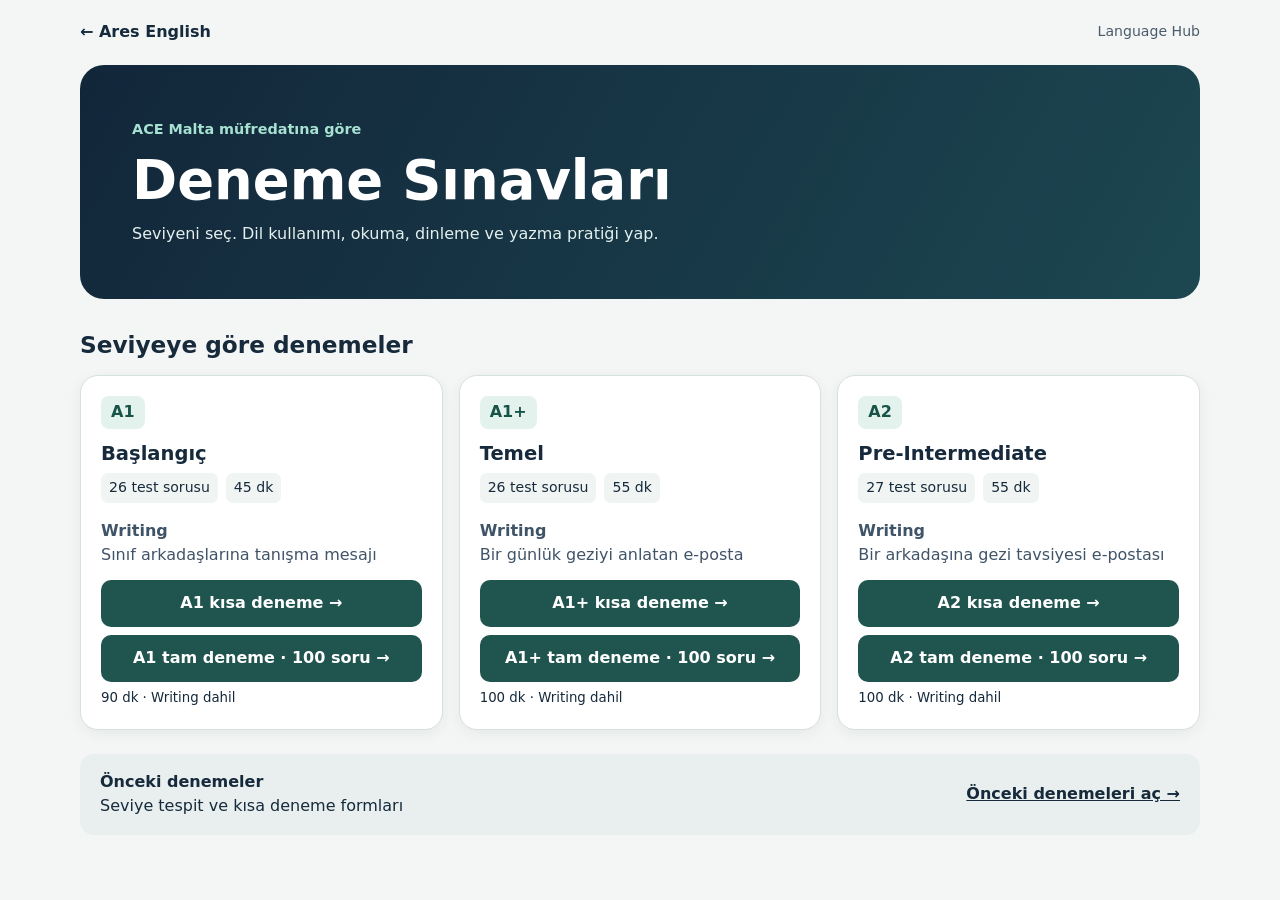
==== commit 9f7dcc0a: "Add files via upload" ====
--- a/ace-exams.html
+++ b/ace-exams.html
@@ -7,6 +7,6 @@
 </style></head><body><main>
 <nav class="top" aria-label="Ana gezinme"><a href="./index.html">← Ares English</a><span>Language Hub</span></nav>
 <header class="hero"><span class="kicker">ACE Malta müfredatına göre</span><h1>Deneme Sınavları</h1><p>Seviyeni seç. Dil kullanımı, okuma, dinleme ve yazma pratiği yap.</p></header>
-<h2>Seviyeye göre denemeler</h2><div class="grid"><article class="card"><span class="level">A1</span><h3>Başlangıç</h3><div class="facts"><span>26 test sorusu</span><span>45 dk</span></div><p><strong>Writing</strong><br>Sınıf arkadaşlarına tanışma mesajı</p><a class="cta" href="./ace-level-exams.html?level=A1">A1 denemesini aç →</a></article><article class="card"><span class="level">A1+</span><h3>Temel</h3><div class="facts"><span>26 test sorusu</span><span>55 dk</span></div><p><strong>Writing</strong><br>Bir günlük geziyi anlatan e-posta</p><a class="cta" href="./ace-level-exams.html?level=A1%2B">A1+ denemesini aç →</a></article><article class="card"><span class="level">A2</span><h3>Pre-Intermediate</h3><div class="facts"><span>27 test sorusu</span><span>55 dk</span></div><p><strong>Writing</strong><br>Bir arkadaşına gezi tavsiyesi e-postası</p><a class="cta" href="./ace-level-exams.html?level=A2">A2 denemesini aç →</a></article></div>
+<h2>Seviyeye göre denemeler</h2><div class="grid"><article class="card"><span class="level">A1</span><h3>Başlangıç</h3><div class="facts"><span>26 test sorusu</span><span>45 dk</span></div><p><strong>Writing</strong><br>Sınıf arkadaşlarına tanışma mesajı</p><a class="cta" href="./ace-level-exams.html?level=A1">A1 kısa deneme →</a><a class="cta" style="margin-top:8px" href="./ace-full-exams.html?level=A1">A1 tam deneme · 100 soru →</a><small style="padding-top:6px">90 dk · Writing dahil</small></article><article class="card"><span class="level">A1+</span><h3>Temel</h3><div class="facts"><span>26 test sorusu</span><span>55 dk</span></div><p><strong>Writing</strong><br>Bir günlük geziyi anlatan e-posta</p><a class="cta" href="./ace-level-exams.html?level=A1%2B">A1+ kısa deneme →</a><a class="cta" style="margin-top:8px" href="./ace-full-exams.html?level=A1%2B">A1+ tam deneme · 100 soru →</a><small style="padding-top:6px">100 dk · Writing dahil</small></article><article class="card"><span class="level">A2</span><h3>Pre-Intermediate</h3><div class="facts"><span>27 test sorusu</span><span>55 dk</span></div><p><strong>Writing</strong><br>Bir arkadaşına gezi tavsiyesi e-postası</p><a class="cta" href="./ace-level-exams.html?level=A2">A2 kısa deneme →</a><a class="cta" style="margin-top:8px" href="./ace-full-exams.html?level=A2">A2 tam deneme · 100 soru →</a><small style="padding-top:6px">100 dk · Writing dahil</small></article></div>
 <aside class="archive"><p><strong>Önceki denemeler</strong><br>Seviye tespit ve kısa deneme formları</p><a href="./ace-exams-archive.html">Önceki denemeleri aç →</a></aside>
 </main></body></html>
